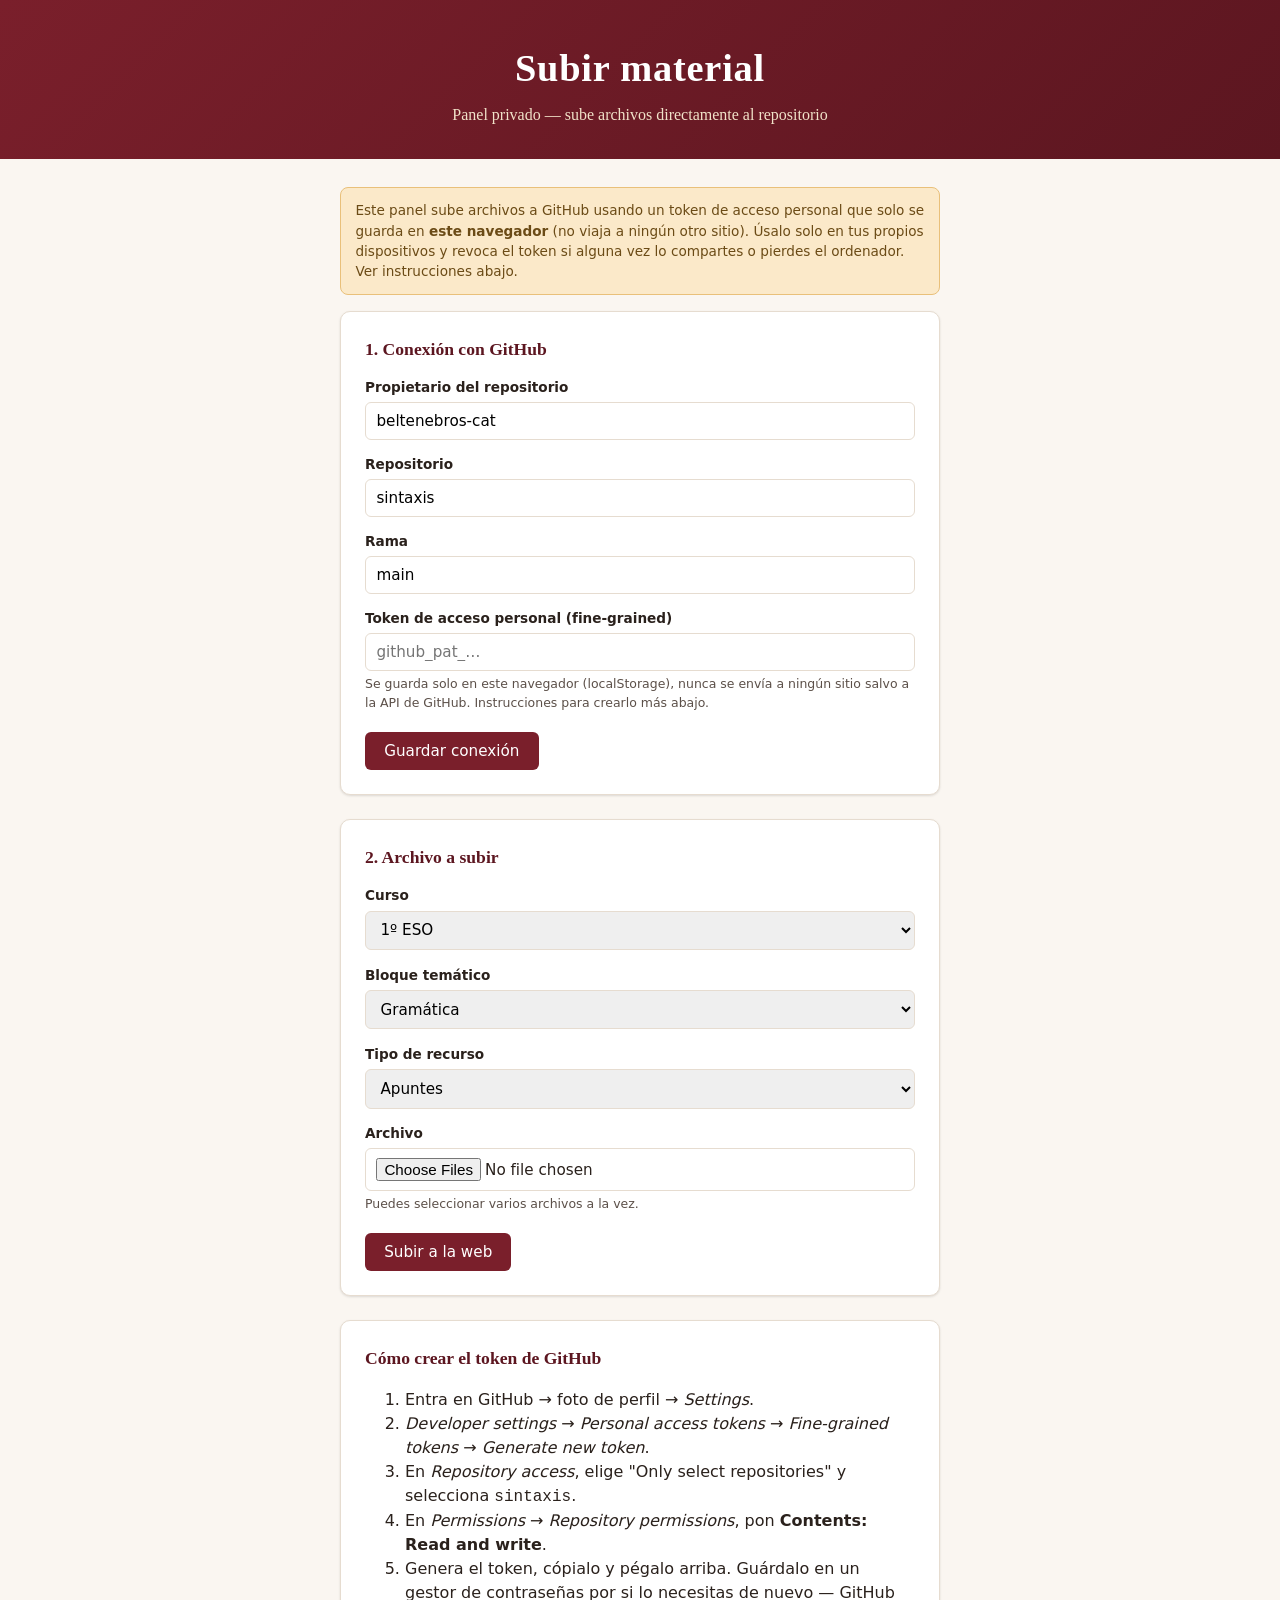
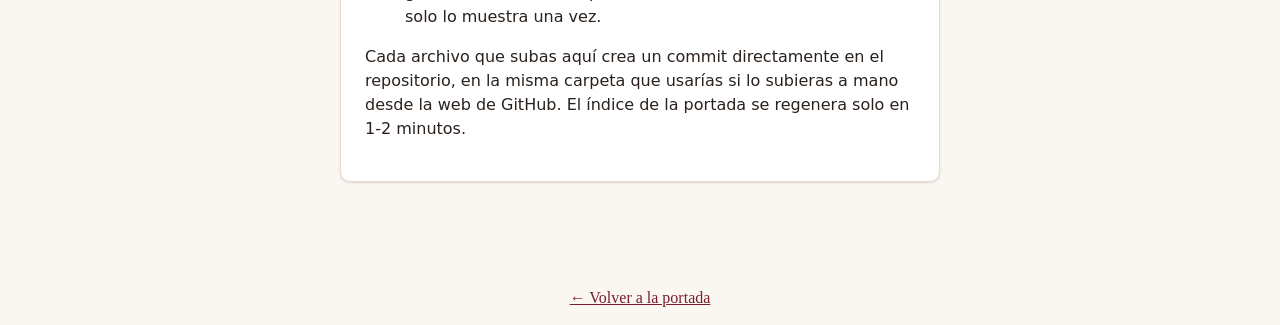
==== admin/index.html @ e5d57a7c "Crear web estática de materiales de Lengua y Literatura Sitio en GitHub Pages con índice autogenerad" ====
<!doctype html>
<html lang="es">
<head>
  <meta charset="utf-8" />
  <meta name="viewport" content="width=device-width, initial-scale=1" />
  <title>Subir material — Sintaxis</title>
  <meta name="robots" content="noindex" />
  <link rel="stylesheet" href="../assets/css/style.css" />
</head>
<body>
  <header class="site-header">
    <h1>Subir material</h1>
    <p>Panel privado — sube archivos directamente al repositorio</p>
  </header>

  <main class="admin-main">
    <div class="notice warn">
      Este panel sube archivos a GitHub usando un token de acceso personal
      que solo se guarda en <strong>este navegador</strong> (no viaja a
      ningún otro sitio). Úsalo solo en tus propios dispositivos y revoca el
      token si alguna vez lo compartes o pierdes el ordenador. Ver
      instrucciones abajo.
    </div>

    <section class="admin-card">
      <h2>1. Conexión con GitHub</h2>
      <label for="owner">Propietario del repositorio</label>
      <input type="text" id="owner" value="beltenebros-cat" />

      <label for="repo">Repositorio</label>
      <input type="text" id="repo" value="sintaxis" />

      <label for="branch">Rama</label>
      <input type="text" id="branch" value="main" />

      <label for="token">Token de acceso personal (fine-grained)</label>
      <input type="password" id="token" placeholder="github_pat_…" autocomplete="off" />
      <small>
        Se guarda solo en este navegador (localStorage), nunca se envía a
        ningún sitio salvo a la API de GitHub. Instrucciones para crearlo
        más abajo.
      </small>

      <button id="save-config" type="button">Guardar conexión</button>
      <span id="config-status"></span>
    </section>

    <section class="admin-card">
      <h2>2. Archivo a subir</h2>

      <label for="curso">Curso</label>
      <select id="curso"></select>

      <label for="bloque">Bloque temático</label>
      <select id="bloque"></select>

      <label for="tipo">Tipo de recurso</label>
      <select id="tipo"></select>

      <label for="file">Archivo</label>
      <input type="file" id="file" multiple />
      <small>Puedes seleccionar varios archivos a la vez.</small>

      <button id="upload" type="button">Subir a la web</button>

      <div id="status-log" class="status-log" hidden></div>
    </section>

    <section class="admin-card">
      <h2>Cómo crear el token de GitHub</h2>
      <ol>
        <li>Entra en GitHub → foto de perfil → <em>Settings</em>.</li>
        <li><em>Developer settings</em> → <em>Personal access tokens</em> → <em>Fine-grained tokens</em> → <em>Generate new token</em>.</li>
        <li>En <em>Repository access</em>, elige "Only select repositories" y selecciona <code>sintaxis</code>.</li>
        <li>En <em>Permissions</em> → <em>Repository permissions</em>, pon <strong>Contents: Read and write</strong>.</li>
        <li>Genera el token, cópialo y pégalo arriba. Guárdalo en un gestor de contraseñas por si lo necesitas de nuevo — GitHub solo lo muestra una vez.</li>
      </ol>
      <p>
        Cada archivo que subas aquí crea un commit directamente en el
        repositorio, en la misma carpeta que usarías si lo subieras a mano
        desde la web de GitHub. El índice de la portada se regenera solo en
        1-2 minutos.
      </p>
    </section>
  </main>

  <p style="text-align:center"><a href="../index.html">&larr; Volver a la portada</a></p>

  <script src="../assets/js/admin.js"></script>
</body>
</html>
---- assets/css/style.css ----
:root {
  --color-bg: #faf6f1;
  --color-bg-alt: #ffffff;
  --color-ink: #2a211c;
  --color-ink-soft: #5c5049;
  --color-primary: #7a1f2b;
  --color-primary-dark: #5c1620;
  --color-accent: #c9a24b;
  --color-border: #e6dcd0;
  --color-chip-bg: #f1e7da;
  --radius: 10px;
  --shadow: 0 1px 3px rgba(42, 33, 28, 0.08), 0 1px 2px rgba(42, 33, 28, 0.06);
  font-size: 16px;
}

* {
  box-sizing: border-box;
}

body {
  margin: 0;
  font-family: "Georgia", "Iowan Old Style", "Palatino Linotype", serif;
  background: var(--color-bg);
  color: var(--color-ink);
  line-height: 1.5;
}

a {
  color: var(--color-primary);
}

header.site-header {
  background: linear-gradient(135deg, var(--color-primary), var(--color-primary-dark));
  color: #fff;
  padding: 2.5rem 1.5rem 2rem;
  text-align: center;
}

header.site-header h1 {
  margin: 0 0 0.35rem;
  font-size: clamp(1.6rem, 3vw, 2.4rem);
  letter-spacing: 0.02em;
}

header.site-header p {
  margin: 0;
  color: #f1e2c9;
  font-size: 1rem;
}

main {
  max-width: 1000px;
  margin: 0 auto;
  padding: 1.75rem 1.25rem 4rem;
}

.toolbar {
  display: flex;
  flex-wrap: wrap;
  gap: 0.75rem;
  background: var(--color-bg-alt);
  border: 1px solid var(--color-border);
  border-radius: var(--radius);
  padding: 1rem;
  margin-bottom: 1.5rem;
  box-shadow: var(--shadow);
  position: sticky;
  top: 0.75rem;
  z-index: 5;
}

.toolbar input[type="search"],
.toolbar select {
  font-family: inherit;
  font-size: 0.95rem;
  padding: 0.5rem 0.65rem;
  border: 1px solid var(--color-border);
  border-radius: 6px;
  background: #fff;
  color: var(--color-ink);
}

.toolbar input[type="search"] {
  flex: 1 1 220px;
}

.toolbar select {
  flex: 1 1 160px;
}

.results-count {
  color: var(--color-ink-soft);
  font-size: 0.9rem;
  margin: 0 0 1rem;
}

.curso-group {
  margin-bottom: 2rem;
}

.curso-group h2 {
  font-size: 1.3rem;
  border-bottom: 2px solid var(--color-accent);
  padding-bottom: 0.3rem;
  margin-bottom: 0.9rem;
  color: var(--color-primary-dark);
}

.bloque-group {
  margin-bottom: 1.25rem;
}

.bloque-group h3 {
  font-size: 1.02rem;
  margin: 0 0 0.5rem;
  color: var(--color-ink-soft);
  font-weight: 600;
  text-transform: uppercase;
  letter-spacing: 0.03em;
  font-size: 0.85rem;
}

.file-list {
  list-style: none;
  margin: 0;
  padding: 0;
  display: grid;
  gap: 0.6rem;
}

.file-card {
  display: flex;
  align-items: center;
  gap: 0.85rem;
  background: var(--color-bg-alt);
  border: 1px solid var(--color-border);
  border-radius: var(--radius);
  padding: 0.75rem 1rem;
  box-shadow: var(--shadow);
  text-decoration: none;
  color: var(--color-ink);
  transition: transform 0.08s ease, box-shadow 0.08s ease;
}

.file-card:hover {
  transform: translateY(-1px);
  box-shadow: 0 3px 10px rgba(42, 33, 28, 0.12);
}

.file-icon {
  flex: 0 0 auto;
  width: 2.4rem;
  height: 2.4rem;
  border-radius: 8px;
  background: var(--color-chip-bg);
  color: var(--color-primary-dark);
  display: flex;
  align-items: center;
  justify-content: center;
  font-size: 0.72rem;
  font-weight: 700;
  text-transform: uppercase;
  font-family: system-ui, sans-serif;
}

.file-meta {
  flex: 1 1 auto;
  min-width: 0;
}

.file-title {
  font-weight: 600;
  margin: 0;
  white-space: nowrap;
  overflow: hidden;
  text-overflow: ellipsis;
}

.file-sub {
  margin: 0.1rem 0 0;
  font-size: 0.8rem;
  color: var(--color-ink-soft);
  font-family: system-ui, sans-serif;
}

.tipo-chip {
  flex: 0 0 auto;
  font-size: 0.72rem;
  padding: 0.2rem 0.55rem;
  border-radius: 999px;
  background: var(--color-chip-bg);
  color: var(--color-primary-dark);
  font-family: system-ui, sans-serif;
  white-space: nowrap;
}

.empty-state {
  text-align: center;
  color: var(--color-ink-soft);
  padding: 3rem 1rem;
  font-size: 1.05rem;
}

footer.site-footer {
  text-align: center;
  padding: 1.5rem;
  color: var(--color-ink-soft);
  font-size: 0.85rem;
  font-family: system-ui, sans-serif;
}

footer.site-footer a {
  color: var(--color-ink-soft);
}

.admin-link {
  position: fixed;
  bottom: 1rem;
  right: 1rem;
  background: var(--color-primary);
  color: #fff;
  text-decoration: none;
  padding: 0.55rem 0.9rem;
  border-radius: 999px;
  font-size: 0.82rem;
  font-family: system-ui, sans-serif;
  box-shadow: var(--shadow);
  opacity: 0.85;
}

.admin-link:hover {
  opacity: 1;
}

/* ---- Admin page ---- */

.admin-main {
  max-width: 640px;
}

.admin-card {
  background: var(--color-bg-alt);
  border: 1px solid var(--color-border);
  border-radius: var(--radius);
  padding: 1.5rem;
  box-shadow: var(--shadow);
  margin-bottom: 1.5rem;
  font-family: system-ui, sans-serif;
}

.admin-card h2 {
  font-family: Georgia, serif;
  margin-top: 0;
  color: var(--color-primary-dark);
  font-size: 1.1rem;
}

.admin-card label {
  display: block;
  font-size: 0.85rem;
  font-weight: 600;
  margin: 0.9rem 0 0.3rem;
}

.admin-card input[type="text"],
.admin-card input[type="password"],
.admin-card select,
.admin-card input[type="file"] {
  width: 100%;
  padding: 0.55rem 0.65rem;
  border: 1px solid var(--color-border);
  border-radius: 6px;
  font-family: inherit;
  font-size: 0.95rem;
}

.admin-card small {
  display: block;
  color: var(--color-ink-soft);
  margin-top: 0.25rem;
  font-size: 0.78rem;
}

.admin-card button {
  margin-top: 1.2rem;
  background: var(--color-primary);
  color: #fff;
  border: none;
  padding: 0.65rem 1.2rem;
  border-radius: 6px;
  font-size: 0.95rem;
  font-family: inherit;
  cursor: pointer;
}

.admin-card button:hover {
  background: var(--color-primary-dark);
}

.admin-card button:disabled {
  opacity: 0.6;
  cursor: not-allowed;
}

.notice {
  font-family: system-ui, sans-serif;
  font-size: 0.85rem;
  padding: 0.75rem 0.9rem;
  border-radius: 8px;
  margin-bottom: 1rem;
}

.notice.warn {
  background: #fbe9c9;
  color: #6b4b16;
  border: 1px solid #e9c07a;
}

.notice.success {
  background: #dff2df;
  color: #2b5c2b;
  border: 1px solid #9fd39f;
}

.notice.error {
  background: #fbe0e0;
  color: #7a2323;
  border: 1px solid #e79a9a;
}

.status-log {
  font-family: system-ui, monospace, monospace;
  font-size: 0.8rem;
  white-space: pre-wrap;
  background: #f5efe6;
  border-radius: 6px;
  padding: 0.75rem;
  margin-top: 1rem;
  max-height: 220px;
  overflow-y: auto;
}
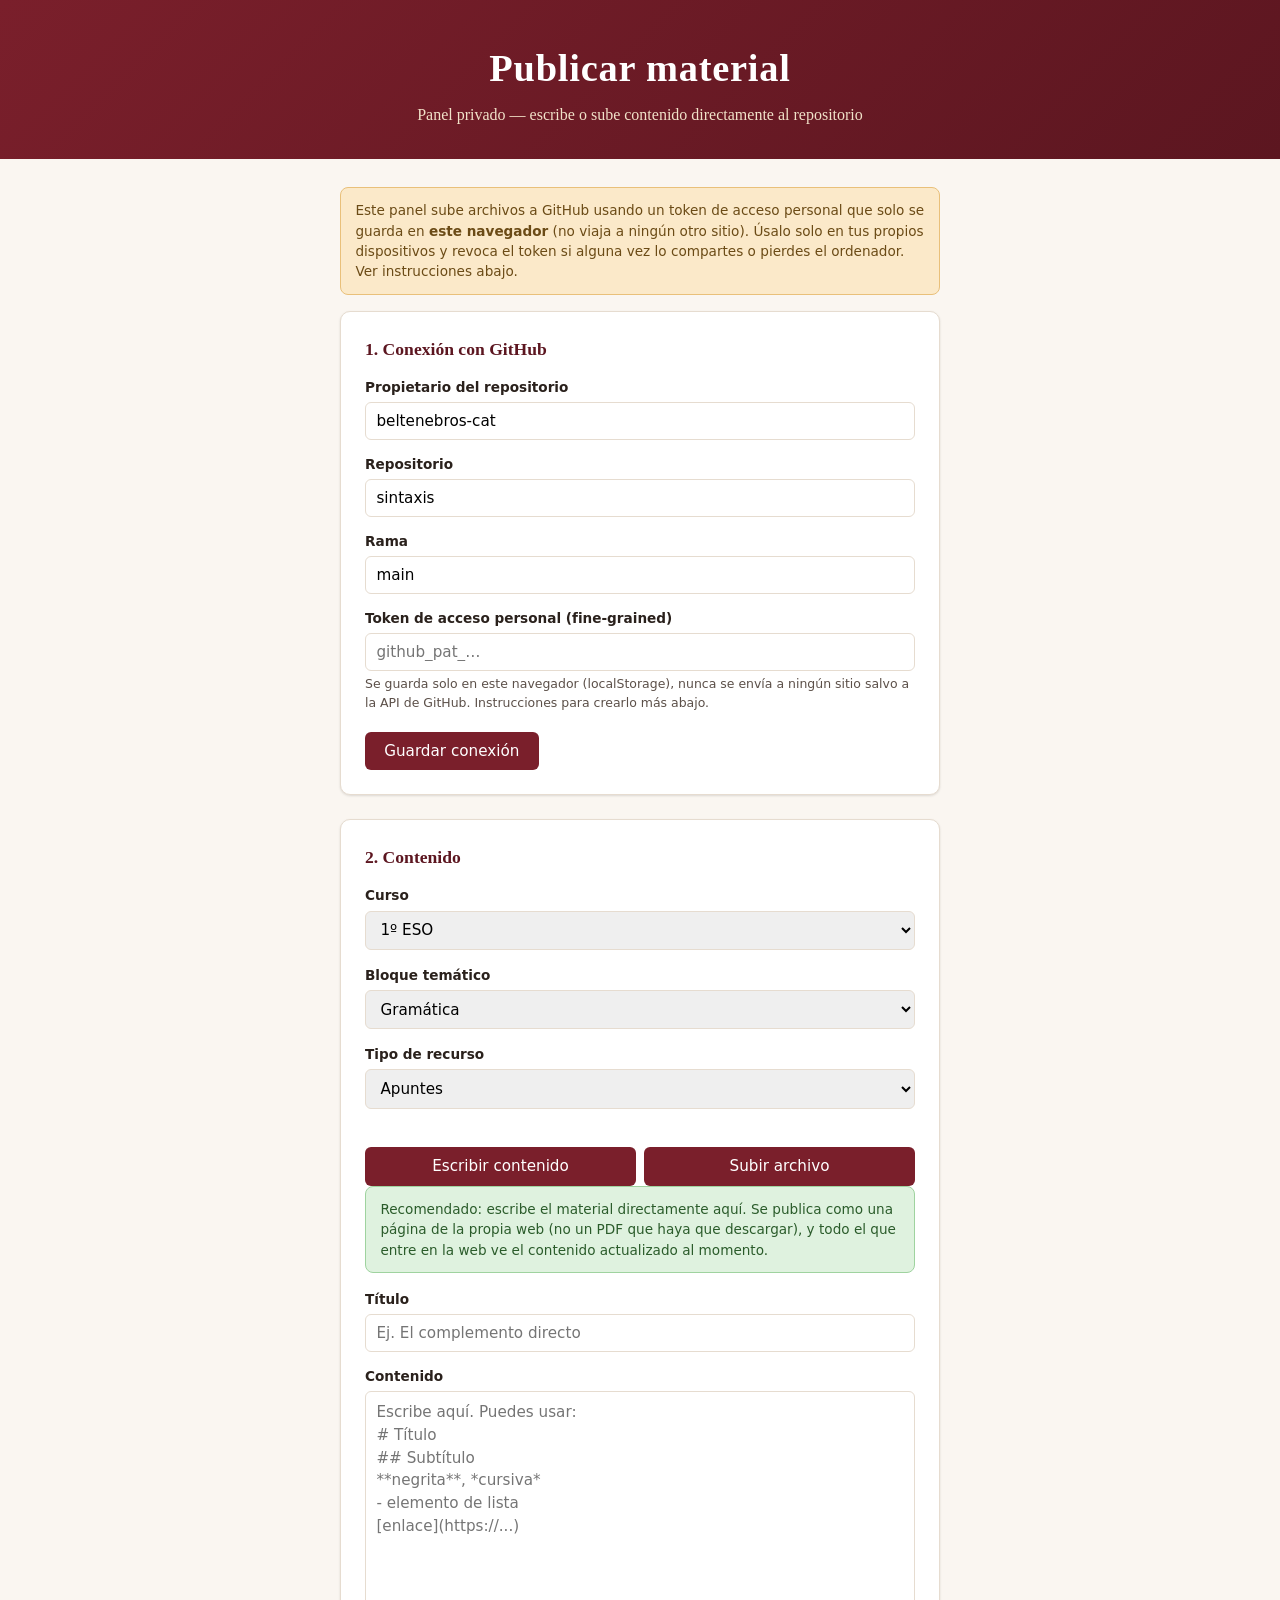
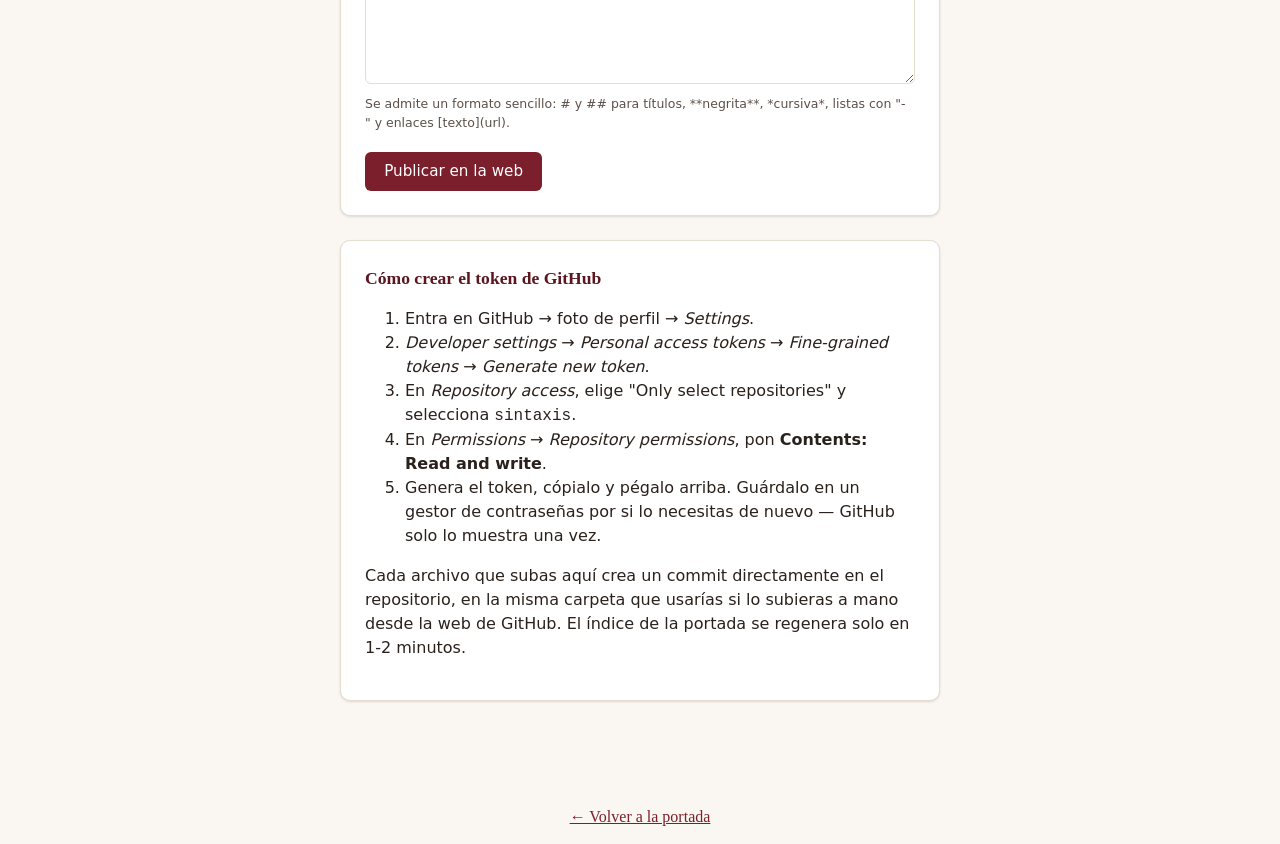
==== commit 9d8509c7: "Añadir contenido escrito como alternativa a subir PDFs El panel /admin permite ahora redactar el mat" ====
--- a/admin/index.html
+++ b/admin/index.html
@@ -9,8 +9,8 @@
 </head>
 <body>
   <header class="site-header">
-    <h1>Subir material</h1>
-    <p>Panel privado — sube archivos directamente al repositorio</p>
+    <h1>Publicar material</h1>
+    <p>Panel privado — escribe o sube contenido directamente al repositorio</p>
   </header>
 
   <main class="admin-main">
@@ -46,7 +46,7 @@
     </section>
 
     <section class="admin-card">
-      <h2>2. Archivo a subir</h2>
+      <h2>2. Contenido</h2>
 
       <label for="curso">Curso</label>
       <select id="curso"></select>
@@ -57,11 +57,43 @@
       <label for="tipo">Tipo de recurso</label>
       <select id="tipo"></select>
 
-      <label for="file">Archivo</label>
-      <input type="file" id="file" multiple />
-      <small>Puedes seleccionar varios archivos a la vez.</small>
+      <div class="mode-tabs">
+        <button type="button" id="tab-write" class="mode-tab active">Escribir contenido</button>
+        <button type="button" id="tab-file" class="mode-tab">Subir archivo</button>
+      </div>
 
-      <button id="upload" type="button">Subir a la web</button>
+      <div id="panel-write">
+        <div class="notice success">
+          Recomendado: escribe el material directamente aquí. Se publica
+          como una página de la propia web (no un PDF que haya que
+          descargar), y todo el que entre en la web ve el contenido
+          actualizado al momento.
+        </div>
+
+        <label for="titulo">Título</label>
+        <input type="text" id="titulo" placeholder="Ej. El complemento directo" />
+
+        <label for="contenido">Contenido</label>
+        <textarea id="contenido" rows="12" placeholder="Escribe aquí. Puedes usar:&#10;# Título&#10;## Subtítulo&#10;**negrita**, *cursiva*&#10;- elemento de lista&#10;[enlace](https://...)"></textarea>
+        <small>Se admite un formato sencillo: # y ## para títulos, **negrita**, *cursiva*, listas con "- " y enlaces [texto](url).</small>
+
+        <button id="publish-text" type="button">Publicar en la web</button>
+      </div>
+
+      <div id="panel-file" hidden>
+        <div class="notice warn">
+          Usa esto solo cuando el material no pueda escribirse como texto
+          (por ejemplo una imagen o una plantilla ya maquetada). Los
+          archivos subidos aquí se descargan en vez de leerse en la propia
+          página.
+        </div>
+
+        <label for="file">Archivo</label>
+        <input type="file" id="file" multiple />
+        <small>Puedes seleccionar varios archivos a la vez.</small>
+
+        <button id="upload" type="button">Subir a la web</button>
+      </div>
 
       <div id="status-log" class="status-log" hidden></div>
     </section>
--- a/assets/css/style.css
+++ b/assets/css/style.css
@@ -265,13 +265,44 @@
 .admin-card input[type="text"],
 .admin-card input[type="password"],
 .admin-card select,
-.admin-card input[type="file"] {
+.admin-card input[type="file"],
+.admin-card textarea {
   width: 100%;
   padding: 0.55rem 0.65rem;
   border: 1px solid var(--color-border);
   border-radius: 6px;
   font-family: inherit;
   font-size: 0.95rem;
+}
+
+.admin-card textarea {
+  resize: vertical;
+  font-family: system-ui, sans-serif;
+  line-height: 1.5;
+}
+
+.mode-tabs {
+  display: flex;
+  gap: 0.5rem;
+  margin-top: 1.2rem;
+}
+
+.mode-tab {
+  flex: 1;
+  padding: 0.55rem 0.8rem;
+  border: 1px solid var(--color-border);
+  background: var(--color-chip-bg);
+  color: var(--color-ink-soft);
+  border-radius: 6px;
+  font-family: system-ui, sans-serif;
+  font-size: 0.85rem;
+  cursor: pointer;
+}
+
+.mode-tab.active {
+  background: var(--color-primary);
+  color: #fff;
+  border-color: var(--color-primary);
 }
 
 .admin-card small {
